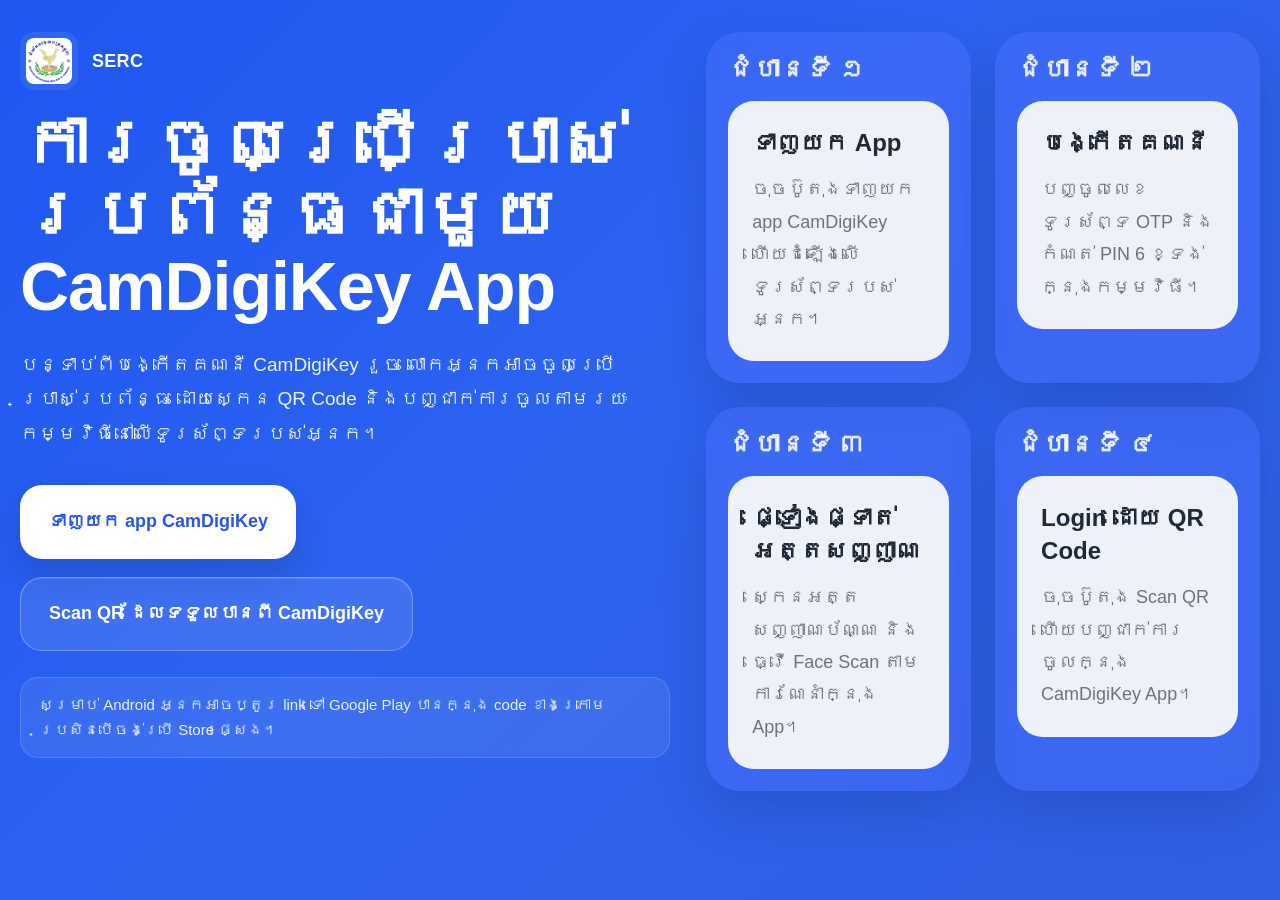
==== Camdigikey.html @ bdaa2ce0 "Add files via upload" ====
<!DOCTYPE html>
<html lang="km">
  <head>
    <meta charset="UTF-8" />
    <meta name="viewport" content="width=device-width, initial-scale=1.0" />
    <title>CamDigiKey Login</title>
    <style>
      * {
        box-sizing: border-box;
      }

      body {
        margin: 0;
        font-family: 'Siemreap', 'Inter', sans-serif;
        background: #f3f6fb;
        color: #1f2937;
      }

      .hero {
        min-height: 100vh;
        background: linear-gradient(135deg, #1e56f0 0%, #2d63f0 45%, #315ee2 100%);
        padding: 32px 20px 56px;
      }

      .container {
        width: 100%;
        max-width: 1280px;
        margin: 0 auto;
      }

      .top-badge {
        display: inline-block;
        padding: 10px 18px;
        border-radius: 999px;
        background: rgba(255, 255, 255, 0.12);
        color: #ffffff;
        font-size: 15px;
        margin-bottom: 26px;
        box-shadow: inset 0 1px 0 rgba(255,255,255,0.1);
      }

      .hero-grid {
        display: grid;
        grid-template-columns: 1.08fr 0.92fr;
        gap: 36px;
        align-items: start;
      }

      .left-panel {
        color: #ffffff;
      }

      .brand-row {
        display: flex;
        align-items: center;
        gap: 14px;
        margin-bottom: 18px;
      }

      .brand-row img {
        width: 58px;
        height: 58px;
        object-fit: contain;
        border-radius: 14px;
        background: rgba(255, 255, 255, 0.08);
        padding: 6px;
      }

      .brand-text {
        font-size: 18px;
        font-weight: 700;
        letter-spacing: 0.3px;
      }

      h1 {
        margin: 0;
        font-size: 68px;
        line-height: 1.05;
        font-weight: 800;
        letter-spacing: -1px;
      }

      .description {
        max-width: 700px;
        font-size: 19px;
        line-height: 1.8;
        color: rgba(255, 255, 255, 0.92);
        margin: 26px 0 34px;
      }

      .button-row {
        display: flex;
        flex-wrap: wrap;
        gap: 18px;
        margin-bottom: 18px;
      }

      .btn {
        display: inline-flex;
        align-items: center;
        justify-content: center;
        min-height: 74px;
        padding: 16px 28px;
        border-radius: 22px;
        text-decoration: none;
        font-size: 18px;
        font-weight: 700;
        transition: transform 0.2s ease, box-shadow 0.2s ease, background 0.2s ease;
      }

      .btn:hover {
        transform: translateY(-2px);
      }

      .btn-primary {
        background: #ffffff;
        color: #2754ea;
        box-shadow: 0 14px 35px rgba(15, 23, 42, 0.18);
      }

      .btn-secondary {
        background: rgba(255, 255, 255, 0.1);
        color: #ffffff;
        border: 1px solid rgba(255, 255, 255, 0.28);
        box-shadow: inset 0 1px 0 rgba(255,255,255,0.14);
      }

      .hint-box {
        display: inline-block;
        margin-top: 8px;
        padding: 14px 18px;
        border-radius: 18px;
        background: rgba(255, 255, 255, 0.08);
        border: 1px solid rgba(255, 255, 255, 0.14);
        color: rgba(255, 255, 255, 0.9);
        font-size: 15px;
        line-height: 1.7;
      }

      .cards-grid {
        display: grid;
        grid-template-columns: repeat(2, minmax(0, 1fr));
        gap: 24px;
      }

      .step-card {
        background: rgba(80, 116, 255, 0.42);
        border-radius: 34px;
        padding: 22px;
        box-shadow: 0 22px 50px rgba(20, 33, 85, 0.2);
        backdrop-filter: blur(6px);
      }

      .step-label {
        color: rgba(255, 255, 255, 0.88);
        font-size: 26px;
        font-weight: 700;
        margin-bottom: 16px;
      }

      .step-inner {
        background: #eef1f7;
        border-radius: 26px;
        padding: 26px 24px;
        min-height: 182px;
        display: flex;
        flex-direction: column;
        justify-content: flex-start;
      }

      .step-inner h3 {
        margin: 0 0 14px;
        font-size: 24px;
        line-height: 1.35;
        color: #1f2937;
      }

      .step-inner p {
        margin: 0;
        font-size: 18px;
        line-height: 1.8;
        color: #6b7280;
      }

      .guide-section {
        background: #ffffff;
        padding: 64px 20px 72px;
      }

      .section-header {
        display: flex;
        align-items: center;
        justify-content: space-between;
        gap: 20px;
        margin-bottom: 26px;
      }

      .section-header h2 {
        margin: 0;
        font-size: 34px;
      }

      .section-header p {
        margin: 10px 0 0;
        color: #6b7280;
        font-size: 17px;
        line-height: 1.7;
      }

      .guide-list {
        display: grid;
        gap: 18px;
      }

      .guide-item {
        display: flex;
        gap: 16px;
        padding: 22px;
        border: 1px solid #e5e7eb;
        border-radius: 22px;
        background: #f8fbff;
      }

      .guide-number {
        width: 44px;
        height: 44px;
        flex: 0 0 44px;
        border-radius: 50%;
        background: #2754ea;
        color: #ffffff;
        display: flex;
        align-items: center;
        justify-content: center;
        font-weight: 700;
      }

      .guide-item h4 {
        margin: 0 0 8px;
        font-size: 21px;
      }

      .guide-item p {
        margin: 0;
        font-size: 17px;
        line-height: 1.8;
        color: #4b5563;
      }

      @media (max-width: 1100px) {
        h1 {
          font-size: 54px;
        }

        .hero-grid {
          grid-template-columns: 1fr;
        }
      }

      @media (max-width: 768px) {
        .hero {
          padding: 24px 16px 40px;
        }

        h1 {
          font-size: 40px;
        }

        .description {
          font-size: 17px;
        }

        .cards-grid {
          grid-template-columns: 1fr;
        }

        .button-row {
          flex-direction: column;
        }

        .btn {
          width: 100%;
        }

        .section-header {
          flex-direction: column;
          align-items: flex-start;
        }
      }
    </style>
  </head>
  <body>
    <div id="homePage">
      <section class="hero">
        <div class="container">
          <div class="hero-grid">
            <div class="left-panel">
              <div class="brand-row">
                <img
                  src="logo_serc.png"
                  alt="SERC Logo"
                />
                <div class="brand-text">SERC</div>
              </div>

              <h1>
                ការចូលប្រើប្រាស់<br />
                ប្រព័ន្ធជាមួយ<br />
                CamDigiKey App
              </h1>

              <p class="description">
                បន្ទាប់ពីបង្កើតគណនី CamDigiKey រួច លោកអ្នកអាចចូលប្រើប្រាស់ប្រព័ន្ធ
                ដោយស្កេន QR Code និងបញ្ជាក់ការចូលតាមរយៈកម្មវិធីនៅលើទូរស័ព្ទរបស់អ្នក។
              </p>

              <div class="button-row">
                <a
                  class="btn btn-primary"
                  href="https://apps.apple.com/us/app/camdigikey/id1509386989"
                  target="_blank"
                  rel="noopener noreferrer"
                >
                  ទាញយក app CamDigiKey
                </a>

                <button class="btn btn-secondary" type="button" onclick="openScanPage()">
                  Scan QR ដែលទទួលបានពី CamDigiKey
                </button>
              </div>

              <div class="hint-box">
                សម្រាប់ Android អ្នកអាចប្តូរ link ទៅ Google Play បានក្នុង code ខាងក្រោម ប្រសិនបើចង់ប្រើ Store ផ្សេង។
              </div>
            </div>

            <div class="cards-grid">
              <div class="step-card">
                <div class="step-label">ជំហានទី ១</div>
                <div class="step-inner">
                  <h3>ទាញយក App</h3>
                  <p>ចុចប៊ូតុងទាញយក app CamDigiKey ហើយដំឡើងលើទូរស័ព្ទរបស់អ្នក។</p>
                </div>
              </div>

              <div class="step-card">
                <div class="step-label">ជំហានទី ២</div>
                <div class="step-inner">
                  <h3>បង្កើតគណនី</h3>
                  <p>បញ្ចូលលេខទូរស័ព្ទ OTP និងកំណត់ PIN 6 ខ្ទង់ក្នុងកម្មវិធី។</p>
                </div>
              </div>

              <div class="step-card">
                <div class="step-label">ជំហានទី ៣</div>
                <div class="step-inner">
                  <h3>ផ្ទៀងផ្ទាត់អត្តសញ្ញាណ</h3>
                  <p>ស្កេនអត្តសញ្ញាណប័ណ្ណ និងធ្វើ Face Scan តាមការណែនាំក្នុង App។</p>
                </div>
              </div>

              <div class="step-card">
                <div class="step-label">ជំហានទី ៤</div>
                <div class="step-inner">
                  <h3>Login ដោយ QR Code</h3>
                  <p>ចុចប៊ូតុង Scan QR ហើយបញ្ជាក់ការចូលក្នុង CamDigiKey App។</p>
                </div>
              </div>
            </div>
          </div>
        </div>
      </section>

      <!-- <section class="guide-section" id="scan-guide">
        <div class="container">
          <div class="section-header">
            <div>
              <h2>របៀប login CamDigiKey</h2>
              <p>សូមអនុវត្តតាមជំហានខាងក្រោម ដើម្បីចូលប្រើប្រព័ន្ធបានត្រឹមត្រូវ។</p>
            </div>
          </div>

          <div class="guide-list">
            <div class="guide-item">
              <div class="guide-number">1</div>
              <div>
                <h4>ទាញយក និងដំឡើង CamDigiKey</h4>
                <p>ចុចលើប៊ូតុង “ទាញយក app CamDigiKey” រួចដំឡើងកម្មវិធីនៅលើទូរស័ព្ទរបស់អ្នក។</p>
              </div>
            </div>

            <div class="guide-item">
              <div class="guide-number">2</div>
              <div>
                <h4>បង្កើតគណនីថ្មី</h4>
                <p>បើកកម្មវិធី CamDigiKey បញ្ចូលលេខទូរស័ព្ទ ទទួល OTP ហើយកំណត់ PIN 6 ខ្ទង់។</p>
              </div>
            </div>

            <div class="guide-item">
              <div class="guide-number">3</div>
              <div>
                <h4>ផ្ទៀងផ្ទាត់អត្តសញ្ញាណ</h4>
                <p>បំពេញព័ត៌មាន ស្កេនឯកសារផ្លូវការ និងថតមុខតាមការណែនាំ រហូតដល់គណនីត្រូវបានអនុម័ត។</p>
              </div>
            </div>

            <div class="guide-item">
              <div class="guide-number">4</div>
              <div>
                <h4>Scan QR ដែលទទួលបានពី CamDigiKey</h4>
                <p>ត្រឡប់មកទំព័រប្រព័ន្ធ ចុច login ជាមួយ CamDigiKey បន្ទាប់មកបើក App ហើយស្កេន QR Code ដើម្បីបញ្ជាក់ការចូល។</p>
              </div>
            </div>

            <div class="guide-item">
              <div class="guide-number">5</div>
              <div>
                <h4>បញ្ជាក់ការចូល</h4>
                <p>បញ្ចូល PIN ឬប្រើ Face ID / Fingerprint ក្នុង App ដើម្បីអនុញ្ញាតការចូលប្រើប្រាស់ប្រព័ន្ធ។</p>
              </div>
            </div>
          </div>
        </div>
      </section> -->
    </div>

    <div id="scanPage" style="display:none; min-height:100vh; background:#0b0b0b;">
      <!-- Header -->
      <div style="height:60px;background:#1e56f0;display:flex;align-items:center;justify-content:center;position:relative;">
        <button onclick="goBackHome()" style="position:absolute;left:10px;background:none;border:none;color:#fff;font-size:20px;cursor:pointer;">←</button>
        <img src="logo_serc.png" style="height:28px;" />
      </div>

      <!-- Scan Area -->
      <div style="display:flex;align-items:center;justify-content:center;height:calc(100vh - 120px);">
        <div style="width:260px;height:260px;background:#fff;display:flex;align-items:center;justify-content:center;">
          <img src="https://api.qrserver.com/v1/create-qr-code/?size=200x200&data=CamDigiKeyLoginToken123" style="width:200px;height:200px;" />
        </div>
      </div>

      <!-- Bottom Button -->
      <div style="height:60px;background:#1e56f0;display:flex;align-items:center;justify-content:center;">
        <button onclick="simulateScanSuccess()" style="background:none;border:none;color:#fff;font-size:16px;cursor:pointer;">
          ស្កេន QR
        </button>
      </div>
    </div>

    <script>
      function openScanPage() {
        document.getElementById('homePage').style.display = 'none';
        document.getElementById('scanPage').style.display = 'block';
        window.scrollTo({ top: 0, behavior: 'smooth' });
      }

      function goBackHome() {
        document.getElementById('scanPage').style.display = 'none';
        document.getElementById('homePage').style.display = 'block';
        window.scrollTo({ top: 0, behavior: 'smooth' });
      }

      function simulateScanSuccess() {
        // TODO: replace with real login redirect
        alert("QR ត្រឹមត្រូវ! កំពុងចូលប្រព័ន្ធ...");
        window.location.href = "E-flow-updated.html"; // change to your real login page
      }
      document.querySelectorAll('a[href^="#"]').forEach(function (anchor) {
        anchor.addEventListener('click', function (e) {
          var targetId = this.getAttribute('href');
          var target = document.querySelector(targetId);
          if (target) {
            e.preventDefault();
            target.scrollIntoView({ behavior: 'smooth', block: 'start' });
          }
        });
      });
    </script>
  </body>
</html>
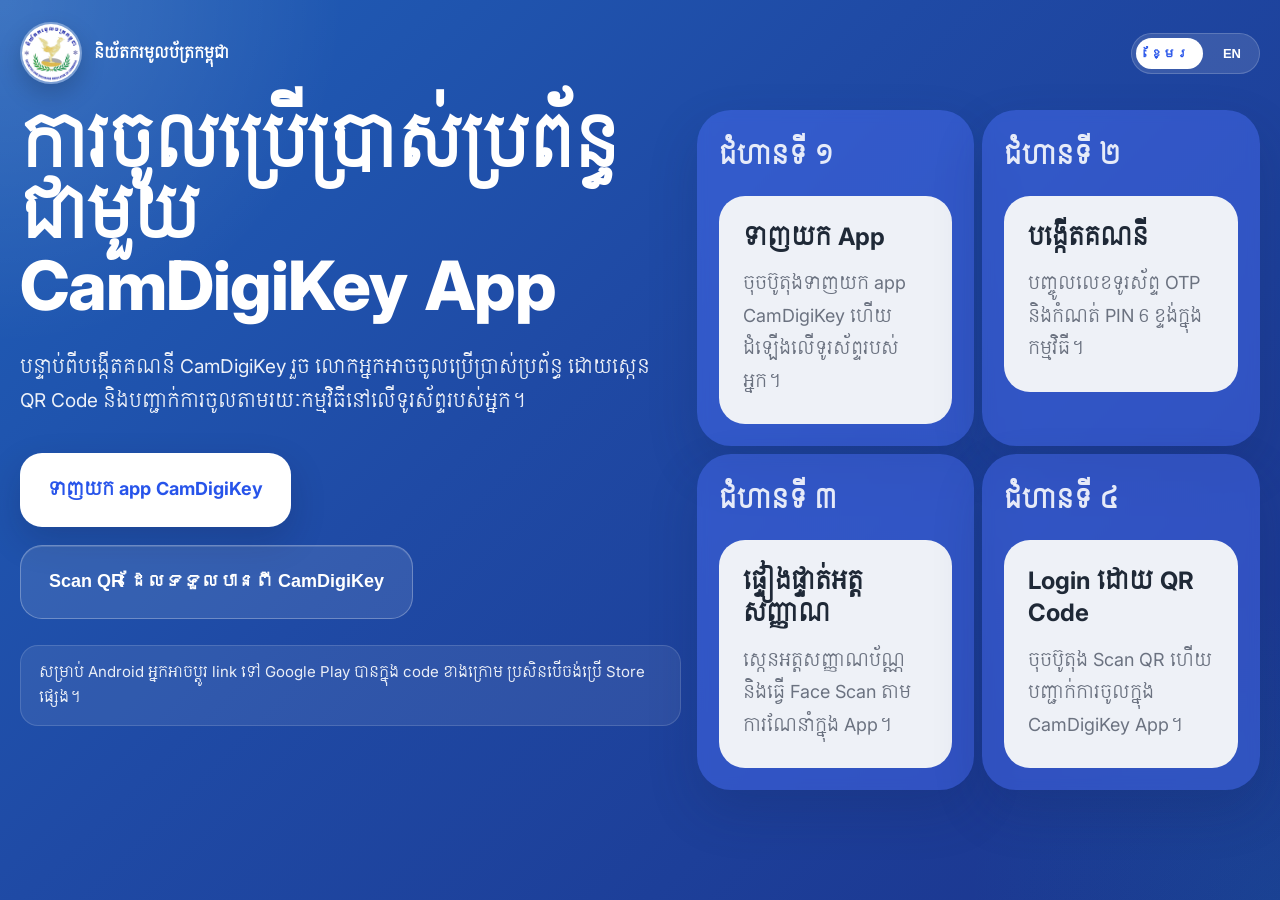
==== commit be076ea0: "Add files via upload" ====
--- a/Camdigikey.html
+++ b/Camdigikey.html
@@ -1,479 +1,585 @@
 <!DOCTYPE html>
 <html lang="km">
-  <head>
-    <meta charset="UTF-8" />
-    <meta name="viewport" content="width=device-width, initial-scale=1.0" />
-    <title>CamDigiKey Login</title>
-    <style>
-      * {
-        box-sizing: border-box;
-      }
-
-      body {
-        margin: 0;
-        font-family: 'Siemreap', 'Inter', sans-serif;
-        background: #f3f6fb;
-        color: #1f2937;
-      }
-
+
+<head>
+  <meta charset="UTF-8" />
+  <meta name="viewport" content="width=device-width, initial-scale=1.0" />
+  <title>CamDigiKey Login</title>
+  <link rel="preconnect" href="https://fonts.gstatic.com" crossorigin />
+  <link href="https://fonts.googleapis.com/css2?family=Siemreap&family=Inter:wght@400;500;600;700&display=swap"
+    rel="stylesheet" />
+  <link href="https://cdnjs.cloudflare.com/ajax/libs/font-awesome/6.5.1/css/all.min.css" rel="stylesheet" />
+  <style>
+    * {
+      box-sizing: border-box;
+    }
+
+    body {
+      margin: 0;
+      font-family: "Siemreap", "Inter", sans-serif;
+      background: #f3f6fb;
+      color: #1f2937;
+    }
+
+    .logo-group {
+    display: flex;
+    align-items: center;
+    gap: 12px;
+}
+
+.logo-group p {
+    font-size: 15px;
+    font-weight: 600;
+    color: #ffffff;
+}
+
+.logo-circle {
+    width: 62px;
+    height: 62px;
+    border-radius: 50%;
+    overflow: hidden;
+    display: flex;
+    justify-content: center;
+    align-items: center;
+    background: rgba(255, 255, 255, 0.14);
+    border: 2px solid rgba(255, 255, 255, 0.24);
+    box-shadow: 0 10px 24px rgba(0, 0, 0, 0.18);
+    flex-shrink: 0;
+}
+
+.logo-circle img {
+    width: 100%;
+    height: 100%;
+    object-fit: cover;
+}
+    .hero {
+      min-height: 100vh;
+      background:
+        radial-gradient(circle at top left, rgba(255, 255, 255, 0.14), transparent 22%),
+        radial-gradient(circle at bottom right, rgba(20, 184, 196, 0.10), transparent 20%),
+        linear-gradient(135deg, #1f5fb8 0%, #1f4aa5 42%, #1b348d 100%);
+      padding: 22px 20px 16px;
+    }
+
+    .container {
+      width: 100%;
+      max-width: 1280px;
+      margin: 0 auto;
+      padding: 10, 0, 10, 0;
+    }
+
+    .top-row {
+      display: flex;
+      justify-content: space-between;
+      align-items: center;
+      gap: 16px;
+      margin-bottom: 26px;
+      flex-wrap: wrap;
+    }
+
+    .top-badge {
+      display: inline-block;
+      padding: 10px 18px;
+      border-radius: 999px;
+      background: rgba(255, 255, 255, 0.12);
+      color: #ffffff;
+      font-size: 15px;
+      box-shadow: inset 0 1px 0 rgba(255, 255, 255, 0.1);
+    }
+
+    .lang-switch {
+      display: flex;
+      gap: 6px;
+      padding: 4px;
+      border-radius: 999px;
+      background: rgba(255, 255, 255, 0.12);
+      border: 1px solid rgba(255, 255, 255, 0.18);
+    }
+
+    .lang-switch button {
+      border: none;
+      background: transparent;
+      color: #fff;
+      padding: 8px 14px;
+      border-radius: 999px;
+      cursor: pointer;
+      font-weight: 700;
+      font-size: 13px;
+      transition: 0.2s ease;
+    }
+
+    .lang-switch button.active {
+      background: #fff;
+      color: #2754ea;
+    }
+
+    .hero-grid {
+      display: grid;
+      grid-template-columns: 1.08fr 0.92fr;
+      gap: 16px;
+      align-items: start;
+    }
+
+    .left-panel {
+      color: #ffffff;
+    }
+
+    .brand-row {
+      display: flex;
+      align-items: center;
+      gap: 14px;
+      margin-bottom: 18px;
+    }
+
+    .brand-row img {
+      width: 58px;
+      height: 58px;
+      object-fit: contain;
+      border-radius: 14px;
+      background: rgba(255, 255, 255, 0.08);
+      padding: 6px;
+    }
+
+    .brand-text {
+      font-size: 18px;
+      font-weight: 700;
+      letter-spacing: 0.3px;
+    }
+
+    h1 {
+      margin: 0;
+      font-size: 68px;
+      line-height: 1.05;
+      font-weight: 800;
+      letter-spacing: -1px;
+    }
+
+    .description {
+      max-width: 700px;
+      font-size: 19px;
+      line-height: 1.8;
+      color: rgba(255, 255, 255, 0.92);
+      margin: 26px 0 34px;
+    }
+
+    .button-row {
+      display: flex;
+      flex-wrap: wrap;
+      gap: 18px;
+      margin-bottom: 18px;
+    }
+
+    .btn {
+      display: inline-flex;
+      align-items: center;
+      justify-content: center;
+      min-height: 74px;
+      padding: 16px 28px;
+      border-radius: 22px;
+      text-decoration: none;
+      font-size: 18px;
+      font-weight: 700;
+      transition: transform 0.2s ease, box-shadow 0.2s ease, background 0.2s ease;
+    }
+
+    .btn:hover {
+      transform: translateY(-2px);
+    }
+
+    .btn-primary {
+      background: #ffffff;
+      color: #2754ea;
+      box-shadow: 0 14px 35px rgba(15, 23, 42, 0.18);
+    }
+
+    .btn-secondary {
+      background: rgba(255, 255, 255, 0.1);
+      color: #ffffff;
+      border: 1px solid rgba(255, 255, 255, 0.28);
+      box-shadow: inset 0 1px 0 rgba(255, 255, 255, 0.14);
+    }
+
+    .hint-box {
+      display: inline-block;
+      margin-top: 8px;
+      padding: 14px 18px;
+      border-radius: 18px;
+      background: rgba(255, 255, 255, 0.08);
+      border: 1px solid rgba(255, 255, 255, 0.14);
+      color: rgba(255, 255, 255, 0.9);
+      font-size: 15px;
+      line-height: 1.7;
+    }
+
+    .cards-grid {
+      display: grid;
+      grid-template-columns: repeat(2, minmax(0, 1fr));
+      gap: 8px;
+    }
+
+    .step-card {
+      background: rgba(80, 116, 255, 0.42);
+      border-radius: 34px;
+      padding: 22px;
+      box-shadow: 0 22px 50px rgba(20, 33, 85, 0.2);
+      backdrop-filter: blur(6px);
+    }
+
+    .step-label {
+      color: rgba(255, 255, 255, 0.88);
+      font-size: 26px;
+      font-weight: 700;
+      margin-bottom: 16px;
+    }
+
+    .step-inner {
+      background: #eef1f7;
+      border-radius: 26px;
+      padding: 26px 24px;
+      min-height: 182px;
+      display: flex;
+      flex-direction: column;
+      justify-content: flex-start;
+    }
+
+    .step-inner h3 {
+      margin: 0 0 14px;
+      font-size: 24px;
+      line-height: 1.35;
+      color: #1f2937;
+    }
+
+    .step-inner p {
+      margin: 0;
+      font-size: 18px;
+      line-height: 1.8;
+      color: #6b7280;
+    }
+
+    #scanPage {
+      display: none;
+      min-height: 100vh;
+      background: #0b0b0b;
+    }
+
+    .scan-header {
+      height: 60px;
+      background: #1e56f0;
+      display: flex;
+      align-items: center;
+      justify-content: center;
+      position: relative;
+    }
+
+    .back-btn {
+      position: absolute;
+      left: 10px;
+      background: none;
+      border: none;
+      color: #fff;
+      font-size: 20px;
+      cursor: pointer;
+    }
+
+    .scan-logo {
+      height: 28px;
+    }
+
+    .scan-area {
+      display: flex;
+      align-items: center;
+      justify-content: center;
+      height: calc(100vh - 120px);
+    }
+
+    .scan-box {
+      width: 260px;
+      height: 260px;
+      background: #fff;
+      display: flex;
+      align-items: center;
+      justify-content: center;
+    }
+
+    .scan-box img {
+      width: 200px;
+      height: 200px;
+    }
+
+    .scan-footer {
+      height: 60px;
+      background: #1e56f0;
+      display: flex;
+      align-items: center;
+      justify-content: center;
+    }
+
+    .scan-btn {
+      background: none;
+      border: none;
+      color: #fff;
+      font-size: 16px;
+      cursor: pointer;
+    }
+
+    @media (max-width: 1100px) {
+      h1 {
+        font-size: 54px;
+      }
+
+      .hero-grid {
+        grid-template-columns: 1fr;
+      }
+    }
+
+    @media (max-width: 768px) {
       .hero {
-        min-height: 100vh;
-        background: linear-gradient(135deg, #1e56f0 0%, #2d63f0 45%, #315ee2 100%);
-        padding: 32px 20px 56px;
-      }
-
-      .container {
+        padding: 24px 16px 40px;
+      }
+
+      .top-row {
+        align-items: flex-start;
+      }
+
+      h1 {
+        font-size: 40px;
+      }
+
+      .description {
+        font-size: 17px;
+      }
+
+      .cards-grid {
+        grid-template-columns: 1fr;
+      }
+
+      .button-row {
+        flex-direction: column;
+      }
+
+      .btn {
         width: 100%;
-        max-width: 1280px;
-        margin: 0 auto;
-      }
-
-      .top-badge {
-        display: inline-block;
-        padding: 10px 18px;
-        border-radius: 999px;
-        background: rgba(255, 255, 255, 0.12);
-        color: #ffffff;
-        font-size: 15px;
-        margin-bottom: 26px;
-        box-shadow: inset 0 1px 0 rgba(255,255,255,0.1);
-      }
-
-      .hero-grid {
-        display: grid;
-        grid-template-columns: 1.08fr 0.92fr;
-        gap: 36px;
-        align-items: start;
-      }
-
-      .left-panel {
-        color: #ffffff;
-      }
-
-      .brand-row {
-        display: flex;
-        align-items: center;
-        gap: 14px;
-        margin-bottom: 18px;
-      }
-
-      .brand-row img {
-        width: 58px;
-        height: 58px;
-        object-fit: contain;
-        border-radius: 14px;
-        background: rgba(255, 255, 255, 0.08);
-        padding: 6px;
-      }
-
-      .brand-text {
-        font-size: 18px;
-        font-weight: 700;
-        letter-spacing: 0.3px;
-      }
-
-      h1 {
-        margin: 0;
-        font-size: 68px;
-        line-height: 1.05;
-        font-weight: 800;
-        letter-spacing: -1px;
-      }
-
-      .description {
-        max-width: 700px;
-        font-size: 19px;
-        line-height: 1.8;
-        color: rgba(255, 255, 255, 0.92);
-        margin: 26px 0 34px;
-      }
-
-      .button-row {
-        display: flex;
-        flex-wrap: wrap;
-        gap: 18px;
-        margin-bottom: 18px;
-      }
-
-      .btn {
-        display: inline-flex;
-        align-items: center;
-        justify-content: center;
-        min-height: 74px;
-        padding: 16px 28px;
-        border-radius: 22px;
-        text-decoration: none;
-        font-size: 18px;
-        font-weight: 700;
-        transition: transform 0.2s ease, box-shadow 0.2s ease, background 0.2s ease;
-      }
-
-      .btn:hover {
-        transform: translateY(-2px);
-      }
-
-      .btn-primary {
-        background: #ffffff;
-        color: #2754ea;
-        box-shadow: 0 14px 35px rgba(15, 23, 42, 0.18);
-      }
-
-      .btn-secondary {
-        background: rgba(255, 255, 255, 0.1);
-        color: #ffffff;
-        border: 1px solid rgba(255, 255, 255, 0.28);
-        box-shadow: inset 0 1px 0 rgba(255,255,255,0.14);
-      }
-
-      .hint-box {
-        display: inline-block;
-        margin-top: 8px;
-        padding: 14px 18px;
-        border-radius: 18px;
-        background: rgba(255, 255, 255, 0.08);
-        border: 1px solid rgba(255, 255, 255, 0.14);
-        color: rgba(255, 255, 255, 0.9);
-        font-size: 15px;
-        line-height: 1.7;
-      }
-
-      .cards-grid {
-        display: grid;
-        grid-template-columns: repeat(2, minmax(0, 1fr));
-        gap: 24px;
-      }
-
-      .step-card {
-        background: rgba(80, 116, 255, 0.42);
-        border-radius: 34px;
-        padding: 22px;
-        box-shadow: 0 22px 50px rgba(20, 33, 85, 0.2);
-        backdrop-filter: blur(6px);
-      }
-
-      .step-label {
-        color: rgba(255, 255, 255, 0.88);
-        font-size: 26px;
-        font-weight: 700;
-        margin-bottom: 16px;
-      }
-
-      .step-inner {
-        background: #eef1f7;
-        border-radius: 26px;
-        padding: 26px 24px;
-        min-height: 182px;
-        display: flex;
-        flex-direction: column;
-        justify-content: flex-start;
-      }
-
-      .step-inner h3 {
-        margin: 0 0 14px;
-        font-size: 24px;
-        line-height: 1.35;
-        color: #1f2937;
-      }
-
-      .step-inner p {
-        margin: 0;
-        font-size: 18px;
-        line-height: 1.8;
-        color: #6b7280;
-      }
-
-      .guide-section {
-        background: #ffffff;
-        padding: 64px 20px 72px;
-      }
-
-      .section-header {
-        display: flex;
-        align-items: center;
-        justify-content: space-between;
-        gap: 20px;
-        margin-bottom: 26px;
-      }
-
-      .section-header h2 {
-        margin: 0;
-        font-size: 34px;
-      }
-
-      .section-header p {
-        margin: 10px 0 0;
-        color: #6b7280;
-        font-size: 17px;
-        line-height: 1.7;
-      }
-
-      .guide-list {
-        display: grid;
-        gap: 18px;
-      }
-
-      .guide-item {
-        display: flex;
-        gap: 16px;
-        padding: 22px;
-        border: 1px solid #e5e7eb;
-        border-radius: 22px;
-        background: #f8fbff;
-      }
-
-      .guide-number {
-        width: 44px;
-        height: 44px;
-        flex: 0 0 44px;
-        border-radius: 50%;
-        background: #2754ea;
-        color: #ffffff;
-        display: flex;
-        align-items: center;
-        justify-content: center;
-        font-weight: 700;
-      }
-
-      .guide-item h4 {
-        margin: 0 0 8px;
-        font-size: 21px;
-      }
-
-      .guide-item p {
-        margin: 0;
-        font-size: 17px;
-        line-height: 1.8;
-        color: #4b5563;
-      }
-
-      @media (max-width: 1100px) {
-        h1 {
-          font-size: 54px;
-        }
-
-        .hero-grid {
-          grid-template-columns: 1fr;
-        }
-      }
-
-      @media (max-width: 768px) {
-        .hero {
-          padding: 24px 16px 40px;
-        }
-
-        h1 {
-          font-size: 40px;
-        }
-
-        .description {
-          font-size: 17px;
-        }
-
-        .cards-grid {
-          grid-template-columns: 1fr;
-        }
-
-        .button-row {
-          flex-direction: column;
-        }
-
-        .btn {
-          width: 100%;
-        }
-
-        .section-header {
-          flex-direction: column;
-          align-items: flex-start;
-        }
-      }
-    </style>
-  </head>
-  <body>
-    <div id="homePage">
-      <section class="hero">
-        <div class="container">
-          <div class="hero-grid">
-            <div class="left-panel">
-              <div class="brand-row">
-                <img
-                  src="logo_serc.png"
-                  alt="SERC Logo"
-                />
-                <div class="brand-text">SERC</div>
-              </div>
-
-              <h1>
-                ការចូលប្រើប្រាស់<br />
-                ប្រព័ន្ធជាមួយ<br />
-                CamDigiKey App
-              </h1>
-
-              <p class="description">
-                បន្ទាប់ពីបង្កើតគណនី CamDigiKey រួច លោកអ្នកអាចចូលប្រើប្រាស់ប្រព័ន្ធ
-                ដោយស្កេន QR Code និងបញ្ជាក់ការចូលតាមរយៈកម្មវិធីនៅលើទូរស័ព្ទរបស់អ្នក។
-              </p>
-
-              <div class="button-row">
-                <a
-                  class="btn btn-primary"
-                  href="https://apps.apple.com/us/app/camdigikey/id1509386989"
-                  target="_blank"
-                  rel="noopener noreferrer"
-                >
-                  ទាញយក app CamDigiKey
-                </a>
-
-                <button class="btn btn-secondary" type="button" onclick="openScanPage()">
-                  Scan QR ដែលទទួលបានពី CamDigiKey
-                </button>
-              </div>
-
-              <div class="hint-box">
-                សម្រាប់ Android អ្នកអាចប្តូរ link ទៅ Google Play បានក្នុង code ខាងក្រោម ប្រសិនបើចង់ប្រើ Store ផ្សេង។
-              </div>
-            </div>
-
-            <div class="cards-grid">
-              <div class="step-card">
-                <div class="step-label">ជំហានទី ១</div>
-                <div class="step-inner">
-                  <h3>ទាញយក App</h3>
-                  <p>ចុចប៊ូតុងទាញយក app CamDigiKey ហើយដំឡើងលើទូរស័ព្ទរបស់អ្នក។</p>
-                </div>
-              </div>
-
-              <div class="step-card">
-                <div class="step-label">ជំហានទី ២</div>
-                <div class="step-inner">
-                  <h3>បង្កើតគណនី</h3>
-                  <p>បញ្ចូលលេខទូរស័ព្ទ OTP និងកំណត់ PIN 6 ខ្ទង់ក្នុងកម្មវិធី។</p>
-                </div>
-              </div>
-
-              <div class="step-card">
-                <div class="step-label">ជំហានទី ៣</div>
-                <div class="step-inner">
-                  <h3>ផ្ទៀងផ្ទាត់អត្តសញ្ញាណ</h3>
-                  <p>ស្កេនអត្តសញ្ញាណប័ណ្ណ និងធ្វើ Face Scan តាមការណែនាំក្នុង App។</p>
-                </div>
-              </div>
-
-              <div class="step-card">
-                <div class="step-label">ជំហានទី ៤</div>
-                <div class="step-inner">
-                  <h3>Login ដោយ QR Code</h3>
-                  <p>ចុចប៊ូតុង Scan QR ហើយបញ្ជាក់ការចូលក្នុង CamDigiKey App។</p>
-                </div>
-              </div>
-            </div>
+      }
+    }
+  </style>
+</head>
+
+<body>
+  <div id="homePage">
+    <section class="hero">
+      <div class="container">
+        <div class="top-row">
+          <div class="logo-group">
+            <div class="logo-circle">
+              <img src="img/logo_serc.png" alt="SERC Logo">
+            </div>
+            <p id="agencyTitle">និយ័តករមូលប័ត្រកម្ពុជា</p>
+          </div>
+          <div class="lang-switch">
+            <button type="button" id="btnKm" class="active">ខ្មែរ</button>
+            <button type="button" id="btnEn">EN</button>
           </div>
         </div>
-      </section>
-
-      <!-- <section class="guide-section" id="scan-guide">
-        <div class="container">
-          <div class="section-header">
-            <div>
-              <h2>របៀប login CamDigiKey</h2>
-              <p>សូមអនុវត្តតាមជំហានខាងក្រោម ដើម្បីចូលប្រើប្រព័ន្ធបានត្រឹមត្រូវ។</p>
+
+        <div class="hero-grid">
+          <div class="left-panel">
+
+
+            <h1 id="mainTitle">
+              ការចូលប្រើប្រាស់ប្រព័ន្ធជាមួយ<br />
+              CamDigiKey App
+            </h1>
+
+            <p class="description" id="mainDesc">
+              បន្ទាប់ពីបង្កើតគណនី CamDigiKey រួច លោកអ្នកអាចចូលប្រើប្រាស់ប្រព័ន្ធ
+              ដោយស្កេន QR Code និងបញ្ជាក់ការចូលតាមរយៈកម្មវិធីនៅលើទូរស័ព្ទរបស់អ្នក។
+            </p>
+
+            <div class="button-row">
+              <a class="btn btn-primary" id="downloadBtn" href="https://apps.apple.com/us/app/camdigikey/id1509386989"
+                target="_blank" rel="noopener noreferrer">
+                ទាញយក app CamDigiKey
+              </a>
+
+              <button class="btn btn-secondary" id="scanOpenBtn" type="button" onclick="openScanPage()">
+                Scan QR ដែលទទួលបានពី CamDigiKey
+              </button>
+            </div>
+
+            <div class="hint-box" id="hintText">
+              សម្រាប់ Android អ្នកអាចប្តូរ link ទៅ Google Play បានក្នុង code ខាងក្រោម ប្រសិនបើចង់ប្រើ Store ផ្សេង។
             </div>
           </div>
 
-          <div class="guide-list">
-            <div class="guide-item">
-              <div class="guide-number">1</div>
-              <div>
-                <h4>ទាញយក និងដំឡើង CamDigiKey</h4>
-                <p>ចុចលើប៊ូតុង “ទាញយក app CamDigiKey” រួចដំឡើងកម្មវិធីនៅលើទូរស័ព្ទរបស់អ្នក។</p>
+          <div class="cards-grid">
+            <div class="step-card">
+              <div class="step-label" id="stepLabel1">ជំហានទី ១</div>
+              <div class="step-inner">
+                <h3 id="stepTitle1">ទាញយក App</h3>
+                <p id="stepDesc1">ចុចប៊ូតុងទាញយក app CamDigiKey ហើយដំឡើងលើទូរស័ព្ទរបស់អ្នក។</p>
               </div>
             </div>
 
-            <div class="guide-item">
-              <div class="guide-number">2</div>
-              <div>
-                <h4>បង្កើតគណនីថ្មី</h4>
-                <p>បើកកម្មវិធី CamDigiKey បញ្ចូលលេខទូរស័ព្ទ ទទួល OTP ហើយកំណត់ PIN 6 ខ្ទង់។</p>
+            <div class="step-card">
+              <div class="step-label" id="stepLabel2">ជំហានទី ២</div>
+              <div class="step-inner">
+                <h3 id="stepTitle2">បង្កើតគណនី</h3>
+                <p id="stepDesc2">បញ្ចូលលេខទូរស័ព្ទ OTP និងកំណត់ PIN 6 ខ្ទង់ក្នុងកម្មវិធី។</p>
               </div>
             </div>
 
-            <div class="guide-item">
-              <div class="guide-number">3</div>
-              <div>
-                <h4>ផ្ទៀងផ្ទាត់អត្តសញ្ញាណ</h4>
-                <p>បំពេញព័ត៌មាន ស្កេនឯកសារផ្លូវការ និងថតមុខតាមការណែនាំ រហូតដល់គណនីត្រូវបានអនុម័ត។</p>
+            <div class="step-card">
+              <div class="step-label" id="stepLabel3">ជំហានទី ៣</div>
+              <div class="step-inner">
+                <h3 id="stepTitle3">ផ្ទៀងផ្ទាត់អត្តសញ្ញាណ</h3>
+                <p id="stepDesc3">ស្កេនអត្តសញ្ញាណប័ណ្ណ និងធ្វើ Face Scan តាមការណែនាំក្នុង App។</p>
               </div>
             </div>
 
-            <div class="guide-item">
-              <div class="guide-number">4</div>
-              <div>
-                <h4>Scan QR ដែលទទួលបានពី CamDigiKey</h4>
-                <p>ត្រឡប់មកទំព័រប្រព័ន្ធ ចុច login ជាមួយ CamDigiKey បន្ទាប់មកបើក App ហើយស្កេន QR Code ដើម្បីបញ្ជាក់ការចូល។</p>
-              </div>
-            </div>
-
-            <div class="guide-item">
-              <div class="guide-number">5</div>
-              <div>
-                <h4>បញ្ជាក់ការចូល</h4>
-                <p>បញ្ចូល PIN ឬប្រើ Face ID / Fingerprint ក្នុង App ដើម្បីអនុញ្ញាតការចូលប្រើប្រាស់ប្រព័ន្ធ។</p>
+            <div class="step-card">
+              <div class="step-label" id="stepLabel4">ជំហានទី ៤</div>
+              <div class="step-inner">
+                <h3 id="stepTitle4">Login ដោយ QR Code</h3>
+                <p id="stepDesc4">ចុចប៊ូតុង Scan QR ហើយបញ្ជាក់ការចូលក្នុង CamDigiKey App។</p>
               </div>
             </div>
           </div>
         </div>
-      </section> -->
+      </div>
+    </section>
+  </div>
+
+  <div id="scanPage">
+    <div class="scan-header">
+      <button onclick="goBackHome()" class="back-btn">←</button>
+      <img src="img/logo_serc.png" class="scan-logo" alt="SERC Logo" />
     </div>
 
-    <div id="scanPage" style="display:none; min-height:100vh; background:#0b0b0b;">
-      <!-- Header -->
-      <div style="height:60px;background:#1e56f0;display:flex;align-items:center;justify-content:center;position:relative;">
-        <button onclick="goBackHome()" style="position:absolute;left:10px;background:none;border:none;color:#fff;font-size:20px;cursor:pointer;">←</button>
-        <img src="logo_serc.png" style="height:28px;" />
-      </div>
-
-      <!-- Scan Area -->
-      <div style="display:flex;align-items:center;justify-content:center;height:calc(100vh - 120px);">
-        <div style="width:260px;height:260px;background:#fff;display:flex;align-items:center;justify-content:center;">
-          <img src="https://api.qrserver.com/v1/create-qr-code/?size=200x200&data=CamDigiKeyLoginToken123" style="width:200px;height:200px;" />
-        </div>
-      </div>
-
-      <!-- Bottom Button -->
-      <div style="height:60px;background:#1e56f0;display:flex;align-items:center;justify-content:center;">
-        <button onclick="simulateScanSuccess()" style="background:none;border:none;color:#fff;font-size:16px;cursor:pointer;">
-          ស្កេន QR
-        </button>
+    <div class="scan-area">
+      <div class="scan-box">
+        <img src="https://api.qrserver.com/v1/create-qr-code/?size=200x200&data=CamDigiKeyLoginToken123"
+          alt="QR Code" />
       </div>
     </div>
 
-    <script>
-      function openScanPage() {
-        document.getElementById('homePage').style.display = 'none';
-        document.getElementById('scanPage').style.display = 'block';
-        window.scrollTo({ top: 0, behavior: 'smooth' });
-      }
-
-      function goBackHome() {
-        document.getElementById('scanPage').style.display = 'none';
-        document.getElementById('homePage').style.display = 'block';
-        window.scrollTo({ top: 0, behavior: 'smooth' });
-      }
-
-      function simulateScanSuccess() {
-        // TODO: replace with real login redirect
-        alert("QR ត្រឹមត្រូវ! កំពុងចូលប្រព័ន្ធ...");
-        window.location.href = "E-flow-updated.html"; // change to your real login page
-      }
-      document.querySelectorAll('a[href^="#"]').forEach(function (anchor) {
-        anchor.addEventListener('click', function (e) {
-          var targetId = this.getAttribute('href');
-          var target = document.querySelector(targetId);
-          if (target) {
-            e.preventDefault();
-            target.scrollIntoView({ behavior: 'smooth', block: 'start' });
-          }
-        });
-      });
-    </script>
-  </body>
-</html>
+    <div class="scan-footer">
+      <button onclick="simulateScanSuccess()" class="scan-btn" id="scanBtnText">
+        ស្កេន QR
+      </button>
+    </div>
+  </div>
+
+  <script>
+    const translations = {
+      km: {
+
+        brandText: "SERC",
+        mainTitle: "ការចូលប្រើប្រាស់ប្រព័ន្ធជាមួយ<br>CamDigiKey App",
+        mainDesc:
+          "បន្ទាប់ពីបង្កើតគណនី CamDigiKey រួច លោកអ្នកអាចចូលប្រើប្រាស់ប្រព័ន្ធ ដោយស្កេន QR Code និងបញ្ជាក់ការចូលតាមរយៈកម្មវិធីនៅលើទូរស័ព្ទរបស់អ្នក។",
+        downloadBtn: "ទាញយក app CamDigiKey",
+        scanOpenBtn: "Scan QR ដែលទទួលបានពី CamDigiKey",
+        hintText:
+          "សម្រាប់ Android អ្នកអាចប្តូរ link ទៅ Google Play បានក្នុង code ខាងក្រោម ប្រសិនបើចង់ប្រើ Store ផ្សេង។",
+        stepLabel1: "ជំហានទី ១",
+        stepTitle1: "ទាញយក App",
+        stepDesc1: "ចុចប៊ូតុងទាញយក app CamDigiKey ហើយដំឡើងលើទូរស័ព្ទរបស់អ្នក។",
+        stepLabel2: "ជំហានទី ២",
+        stepTitle2: "បង្កើតគណនី",
+        stepDesc2: "បញ្ចូលលេខទូរស័ព្ទ OTP និងកំណត់ PIN 6 ខ្ទង់ក្នុងកម្មវិធី។",
+        stepLabel3: "ជំហានទី ៣",
+        stepTitle3: "ផ្ទៀងផ្ទាត់អត្តសញ្ញាណ",
+        stepDesc3: "ស្កេនអត្តសញ្ញាណប័ណ្ណ និងធ្វើ Face Scan តាមការណែនាំក្នុង App។",
+        stepLabel4: "ជំហានទី ៤",
+        stepTitle4: "Login ដោយ QR Code",
+        stepDesc4: "ចុចប៊ូតុង Scan QR ហើយបញ្ជាក់ការចូលក្នុង CamDigiKey App។",
+        scanBtnText: "ស្កេន QR",
+        successAlert: "QR ត្រឹមត្រូវ! កំពុងចូលប្រព័ន្ធ..."
+      },
+      en: {
+
+        brandText: "SERC",
+        mainTitle: "System Access with<br>CamDigiKey App",
+        mainDesc:
+          "After creating your CamDigiKey account, you can access the system by scanning the QR code and confirming login through the app on your phone.",
+        downloadBtn: "Download CamDigiKey App",
+        scanOpenBtn: "Scan QR from CamDigiKey",
+        hintText:
+          "For Android, you can change the link to Google Play in the code below if you want to use another store.",
+        stepLabel1: "Step 1",
+        stepTitle1: "Download App",
+        stepDesc1: "Click the CamDigiKey download button and install it on your phone.",
+        stepLabel2: "Step 2",
+        stepTitle2: "Create Account",
+        stepDesc2: "Enter your phone number, verify OTP, and set a 6-digit PIN in the app.",
+        stepLabel3: "Step 3",
+        stepTitle3: "Verify Identity",
+        stepDesc3: "Scan your ID card and complete face scan by following the instructions in the app.",
+        stepLabel4: "Step 4",
+        stepTitle4: "Login with QR Code",
+        stepDesc4: "Click the Scan QR button and confirm login inside the CamDigiKey app.",
+        scanBtnText: "Scan QR",
+        successAlert: "QR verified! Logging in..."
+      }
+    };
+
+    let currentLang = "km";
+
+    function applyLanguage(lang) {
+      currentLang = lang;
+      document.documentElement.lang = lang;
+
+      document.getElementById("brandText").innerText = translations[lang].brandText;
+      document.getElementById("mainTitle").innerHTML = translations[lang].mainTitle;
+      document.getElementById("mainDesc").innerText = translations[lang].mainDesc;
+      document.getElementById("downloadBtn").innerText = translations[lang].downloadBtn;
+      document.getElementById("scanOpenBtn").innerText = translations[lang].scanOpenBtn;
+      document.getElementById("hintText").innerText = translations[lang].hintText;
+
+      document.getElementById("stepLabel1").innerText = translations[lang].stepLabel1;
+      document.getElementById("stepTitle1").innerText = translations[lang].stepTitle1;
+      document.getElementById("stepDesc1").innerText = translations[lang].stepDesc1;
+
+      document.getElementById("stepLabel2").innerText = translations[lang].stepLabel2;
+      document.getElementById("stepTitle2").innerText = translations[lang].stepTitle2;
+      document.getElementById("stepDesc2").innerText = translations[lang].stepDesc2;
+
+      document.getElementById("stepLabel3").innerText = translations[lang].stepLabel3;
+      document.getElementById("stepTitle3").innerText = translations[lang].stepTitle3;
+      document.getElementById("stepDesc3").innerText = translations[lang].stepDesc3;
+
+      document.getElementById("stepLabel4").innerText = translations[lang].stepLabel4;
+      document.getElementById("stepTitle4").innerText = translations[lang].stepTitle4;
+      document.getElementById("stepDesc4").innerText = translations[lang].stepDesc4;
+
+      document.getElementById("scanBtnText").innerText = translations[lang].scanBtnText;
+
+      document.getElementById("btnKm").classList.toggle("active", lang === "km");
+      document.getElementById("btnEn").classList.toggle("active", lang === "en");
+    }
+
+    function openScanPage() {
+      document.getElementById("homePage").style.display = "none";
+      document.getElementById("scanPage").style.display = "block";
+      window.scrollTo({ top: 0, behavior: "smooth" });
+    }
+
+    function goBackHome() {
+      document.getElementById("scanPage").style.display = "none";
+      document.getElementById("homePage").style.display = "block";
+      window.scrollTo({ top: 0, behavior: "smooth" });
+    }
+
+    function simulateScanSuccess() {
+      alert(translations[currentLang].successAlert);
+      window.location.href = "E-flow-updated.html";
+    }
+
+    document.getElementById("btnKm").addEventListener("click", () => applyLanguage("km"));
+    document.getElementById("btnEn").addEventListener("click", () => applyLanguage("en"));
+
+    applyLanguage("km");
+  </script>
+</body>
+
+</html>
